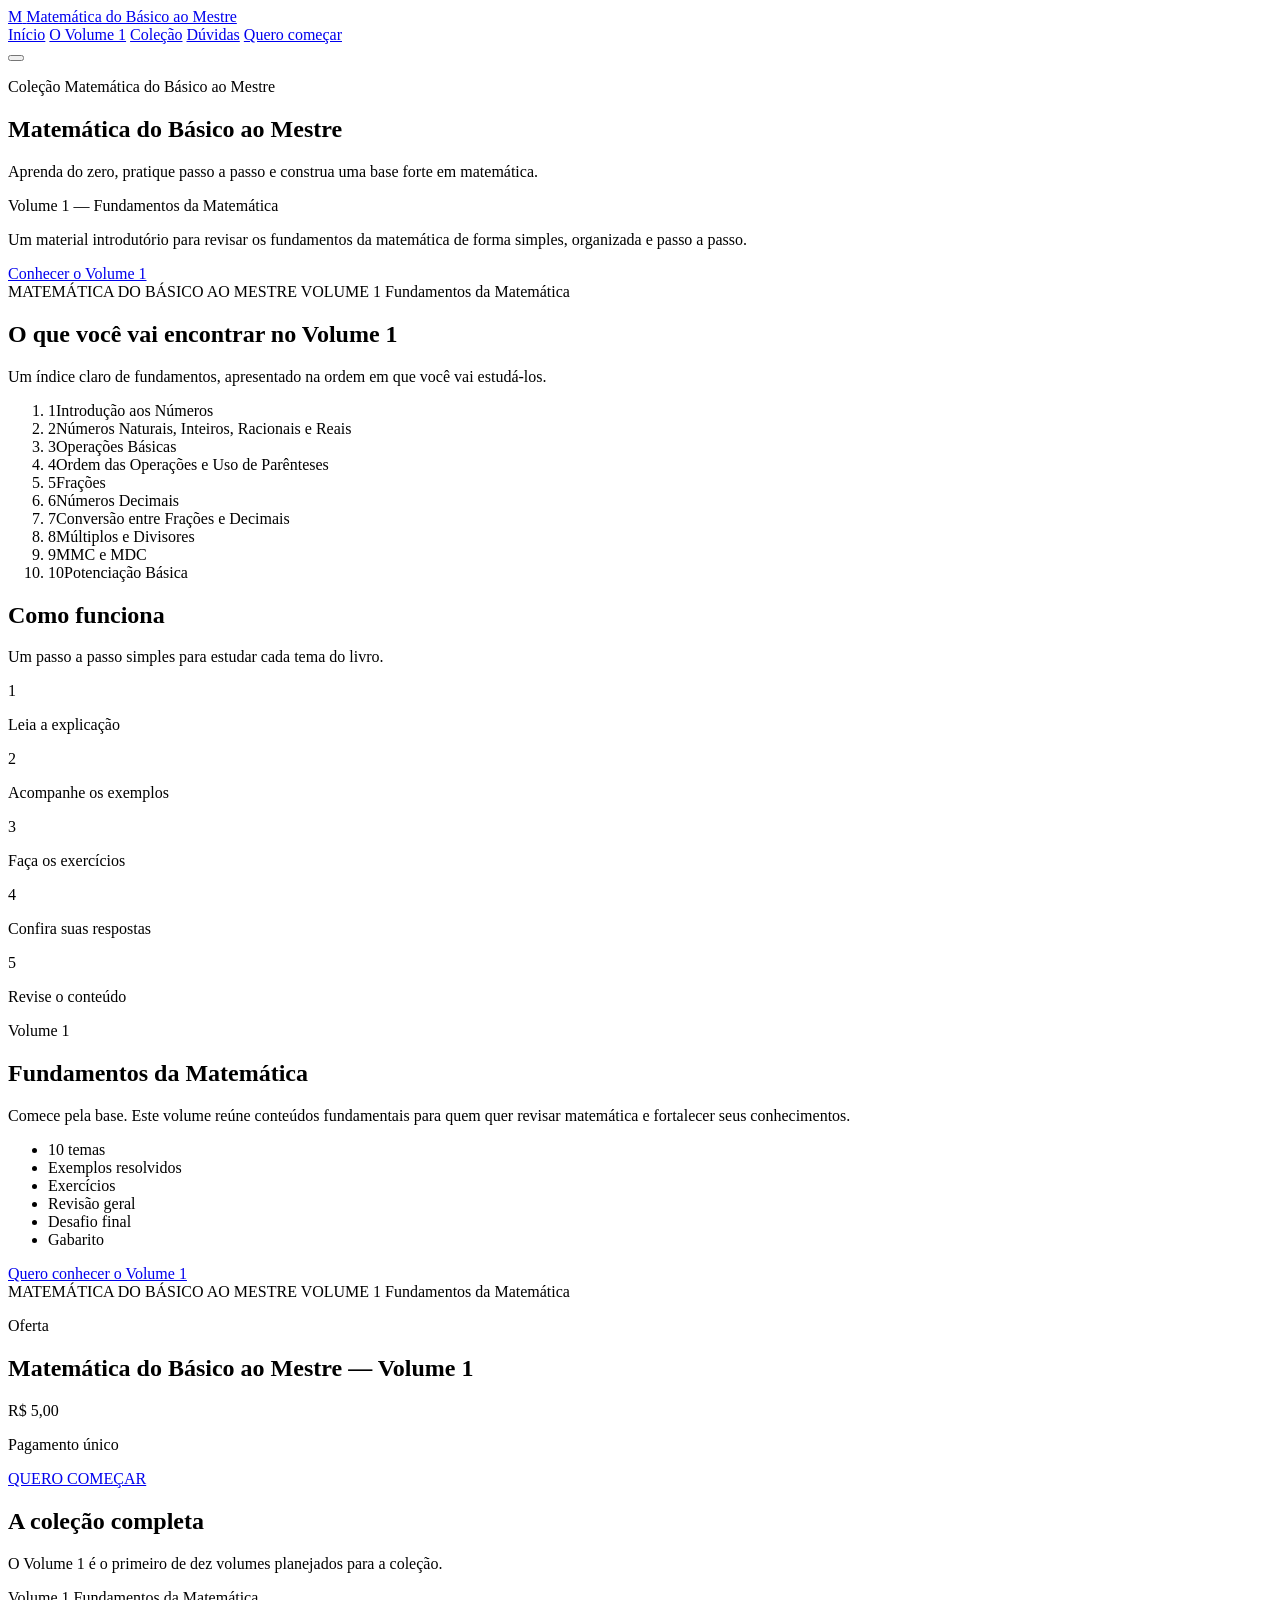
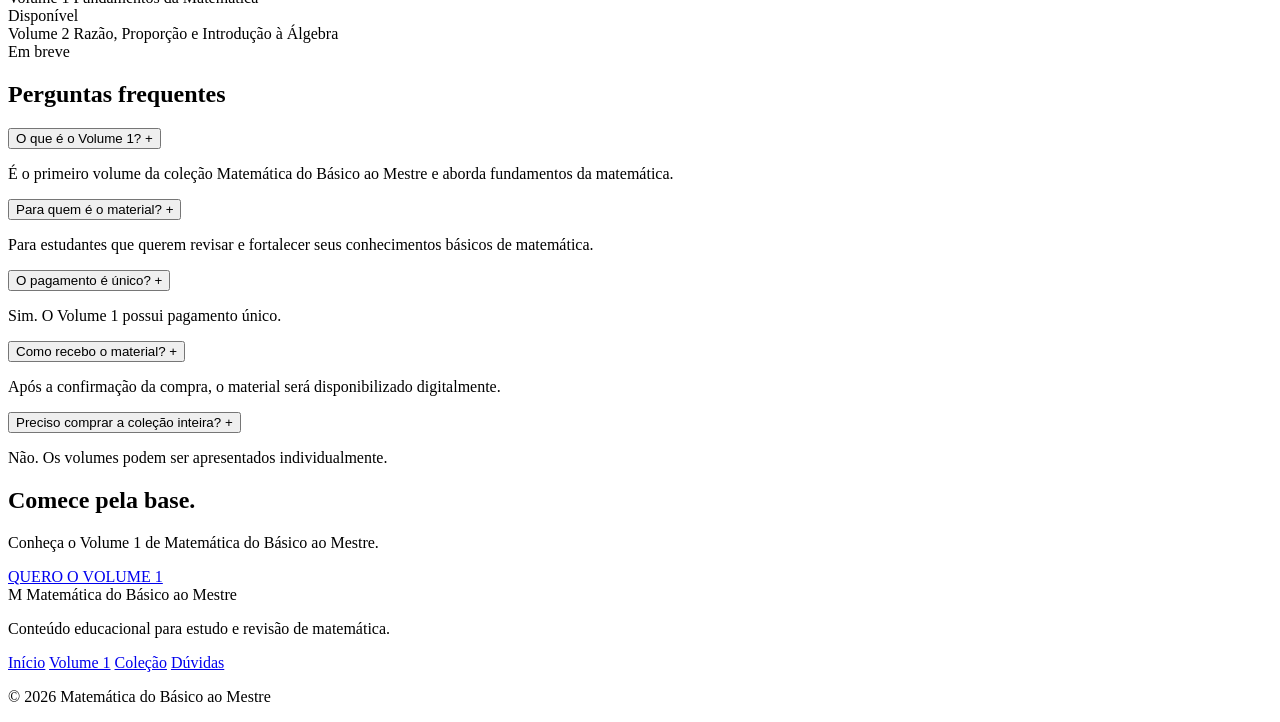
==== index.html @ 1cd4b9b1 "Rename index_1.html to index.html" ====
<!DOCTYPE html>
<html lang="pt-BR">
<head>
<meta charset="UTF-8">
<meta name="viewport" content="width=device-width, initial-scale=1.0">
<title>Matemática do Básico ao Mestre — Volume 1</title>
<meta name="description" content="Volume 1 da coleção Matemática do Básico ao Mestre: fundamentos da matemática explicados passo a passo, com exemplos e exercícios.">
<link rel="preconnect" href="https://fonts.googleapis.com">
<link rel="preconnect" href="https://fonts.gstatic.com" crossorigin>
<link href="https://fonts.googleapis.com/css2?family=Source+Serif+4:opsz,wght@8..60,400;8..60,600;8..60,700&family=Inter:wght@400;500;600;700&display=swap" rel="stylesheet">
<link rel="stylesheet" href="styles.css">
</head>
<body>

<!-- =================== HEADER =================== -->
<header class="site-header" id="topo">
  <div class="header-inner">
    <a href="#topo" class="brand">
      <span class="brand-mark">M</span>
      <span class="brand-name">Matemática do Básico ao Mestre</span>
    </a>

    <nav class="main-nav" id="mainNav">
      <a href="#topo">Início</a>
      <a href="#volume1">O Volume 1</a>
      <a href="#colecao">Coleção</a>
      <a href="#duvidas">Dúvidas</a>
      <a href="#preco" class="nav-cta">Quero começar</a>
    </nav>

    <button class="menu-toggle" id="menuToggle" aria-label="Abrir menu" aria-expanded="false">
      <span></span><span></span><span></span>
    </button>
  </div>
</header>

<!-- =================== HERO =================== -->
<section class="hero">
  <div class="hero-grid-bg" aria-hidden="true"></div>
  <div class="hero-inner">
    <div class="hero-text">
      <p class="hero-kicker">Coleção Matemática do Básico ao Mestre</p>
      <h1>Matemática do Básico ao Mestre</h1>
      <p class="hero-subtitle">Aprenda do zero, pratique passo a passo e construa uma base forte em matemática.</p>

      <div class="hero-volume-tag">Volume 1 — Fundamentos da Matemática</div>

      <p class="hero-desc">Um material introdutório para revisar os fundamentos da matemática de forma simples, organizada e passo a passo.</p>

      <a href="#volume1" class="btn btn-primary">Conhecer o Volume 1</a>
    </div>

    <div class="hero-visual">
      <div class="ebook-mockup">
        <div class="ebook-cover">
          <span class="ebook-collection">MATEMÁTICA DO BÁSICO AO MESTRE</span>
          <span class="ebook-volume">VOLUME 1</span>
          <span class="ebook-title">Fundamentos da Matemática</span>
          <div class="ebook-lines" aria-hidden="true">
            <span></span><span></span><span></span>
          </div>
        </div>
        <div class="ebook-shadow" aria-hidden="true"></div>
      </div>
    </div>
  </div>
</section>

<!-- =================== O QUE VOCÊ VAI ENCONTRAR (índice) =================== -->
<section class="section" id="conteudo">
  <div class="section-inner">
    <h2>O que você vai encontrar no Volume 1</h2>
    <p class="section-lead">Um índice claro de fundamentos, apresentado na ordem em que você vai estudá-los.</p>

    <ol class="toc-list">
      <li><span class="toc-num">1</span><span class="toc-text">Introdução aos Números</span></li>
      <li><span class="toc-num">2</span><span class="toc-text">Números Naturais, Inteiros, Racionais e Reais</span></li>
      <li><span class="toc-num">3</span><span class="toc-text">Operações Básicas</span></li>
      <li><span class="toc-num">4</span><span class="toc-text">Ordem das Operações e Uso de Parênteses</span></li>
      <li><span class="toc-num">5</span><span class="toc-text">Frações</span></li>
      <li><span class="toc-num">6</span><span class="toc-text">Números Decimais</span></li>
      <li><span class="toc-num">7</span><span class="toc-text">Conversão entre Frações e Decimais</span></li>
      <li><span class="toc-num">8</span><span class="toc-text">Múltiplos e Divisores</span></li>
      <li><span class="toc-num">9</span><span class="toc-text">MMC e MDC</span></li>
      <li><span class="toc-num">10</span><span class="toc-text">Potenciação Básica</span></li>
    </ol>
  </div>
</section>

<!-- =================== COMO FUNCIONA =================== -->
<section class="section section-alt" id="como-funciona">
  <div class="section-inner">
    <h2>Como funciona</h2>
    <p class="section-lead">Um passo a passo simples para estudar cada tema do livro.</p>

    <div class="steps">
      <div class="step">
        <div class="step-num">1</div>
        <p class="step-title">Leia a explicação</p>
      </div>
      <div class="step">
        <div class="step-num">2</div>
        <p class="step-title">Acompanhe os exemplos</p>
      </div>
      <div class="step">
        <div class="step-num">3</div>
        <p class="step-title">Faça os exercícios</p>
      </div>
      <div class="step">
        <div class="step-num">4</div>
        <p class="step-title">Confira suas respostas</p>
      </div>
      <div class="step">
        <div class="step-num">5</div>
        <p class="step-title">Revise o conteúdo</p>
      </div>
    </div>
  </div>
</section>

<!-- =================== SOBRE O VOLUME 1 =================== -->
<section class="section" id="volume1">
  <div class="section-inner volume-inner">
    <div class="volume-copy">
      <p class="hero-kicker">Volume 1</p>
      <h2>Fundamentos da Matemática</h2>
      <p class="section-lead">Comece pela base. Este volume reúne conteúdos fundamentais para quem quer revisar matemática e fortalecer seus conhecimentos.</p>

      <ul class="feature-list">
        <li>10 temas</li>
        <li>Exemplos resolvidos</li>
        <li>Exercícios</li>
        <li>Revisão geral</li>
        <li>Desafio final</li>
        <li>Gabarito</li>
      </ul>

      <a href="#preco" class="btn btn-primary">Quero conhecer o Volume 1</a>
    </div>

    <div class="volume-visual">
      <div class="ebook-mockup ebook-mockup-small">
        <div class="ebook-cover">
          <span class="ebook-collection">MATEMÁTICA DO BÁSICO AO MESTRE</span>
          <span class="ebook-volume">VOLUME 1</span>
          <span class="ebook-title">Fundamentos da Matemática</span>
          <div class="ebook-lines" aria-hidden="true">
            <span></span><span></span><span></span>
          </div>
        </div>
      </div>
    </div>
  </div>
</section>

<!-- =================== PREÇO =================== -->
<section class="section section-price" id="preco">
  <div class="section-inner">
    <div class="price-card">
      <p class="hero-kicker">Oferta</p>
      <h2 class="price-product">Matemática do Básico ao Mestre — Volume 1</h2>

      <!-- EDITAR PREÇO AQUI -->
      <p class="price-value" id="preco-valor">R$ 5,00</p>
      <p class="price-note">Pagamento único</p>

      <!-- EDITAR LINK DO CHECKOUT AQUI (ex: link da Kiwify) -->
      <a href="#" id="checkout-link" class="btn btn-cta" data-checkout="LINK DO CHECKOUT AQUI">QUERO COMEÇAR</a>
    </div>
  </div>
</section>

<!-- =================== COLEÇÃO =================== -->
<section class="section" id="colecao">
  <div class="section-inner">
    <h2>A coleção completa</h2>
    <p class="section-lead">O Volume 1 é o primeiro de dez volumes planejados para a coleção.</p>

    <div class="collection-list" id="collection-list">
      <!-- Volume 1: destacado -->
      <div class="collection-row collection-row-active">
        <div class="collection-row-main">
          <span class="collection-vol">Volume 1</span>
          <span class="collection-name">Fundamentos da Matemática</span>
        </div>
        <span class="status status-available">Disponível</span>
      </div>

      <!-- Volume 2: nome conhecido, ainda não disponível -->
      <div class="collection-row">
        <div class="collection-row-main">
          <span class="collection-vol">Volume 2</span>
          <span class="collection-name">Razão, Proporção e Introdução à Álgebra</span>
        </div>
        <span class="status status-soon">Em breve</span>
      </div>

      <!-- Volumes 3 a 10: gerados via JS para facilitar edição futura -->
    </div>
  </div>
</section>

<!-- =================== FAQ =================== -->
<section class="section section-alt" id="duvidas">
  <div class="section-inner">
    <h2>Perguntas frequentes</h2>

    <div class="faq" id="faq">
      <div class="faq-item">
        <button class="faq-question" aria-expanded="false">
          <span>O que é o Volume 1?</span>
          <span class="faq-icon">+</span>
        </button>
        <div class="faq-answer">
          <p>É o primeiro volume da coleção Matemática do Básico ao Mestre e aborda fundamentos da matemática.</p>
        </div>
      </div>

      <div class="faq-item">
        <button class="faq-question" aria-expanded="false">
          <span>Para quem é o material?</span>
          <span class="faq-icon">+</span>
        </button>
        <div class="faq-answer">
          <p>Para estudantes que querem revisar e fortalecer seus conhecimentos básicos de matemática.</p>
        </div>
      </div>

      <div class="faq-item">
        <button class="faq-question" aria-expanded="false">
          <span>O pagamento é único?</span>
          <span class="faq-icon">+</span>
        </button>
        <div class="faq-answer">
          <p>Sim. O Volume 1 possui pagamento único.</p>
        </div>
      </div>

      <div class="faq-item">
        <button class="faq-question" aria-expanded="false">
          <span>Como recebo o material?</span>
          <span class="faq-icon">+</span>
        </button>
        <div class="faq-answer">
          <p>Após a confirmação da compra, o material será disponibilizado digitalmente.</p>
        </div>
      </div>

      <div class="faq-item">
        <button class="faq-question" aria-expanded="false">
          <span>Preciso comprar a coleção inteira?</span>
          <span class="faq-icon">+</span>
        </button>
        <div class="faq-answer">
          <p>Não. Os volumes podem ser apresentados individualmente.</p>
        </div>
      </div>
    </div>
  </div>
</section>

<!-- =================== CTA FINAL =================== -->
<section class="cta-final">
  <div class="section-inner cta-final-inner">
    <h2>Comece pela base.</h2>
    <p>Conheça o Volume 1 de Matemática do Básico ao Mestre.</p>
    <a href="#preco" class="btn btn-cta">QUERO O VOLUME 1</a>
  </div>
</section>

<!-- =================== RODAPÉ =================== -->
<footer class="site-footer">
  <div class="section-inner footer-inner">
    <div class="footer-brand">
      <span class="brand-mark">M</span>
      <span class="brand-name">Matemática do Básico ao Mestre</span>
    </div>
    <p class="footer-desc">Conteúdo educacional para estudo e revisão de matemática.</p>

    <nav class="footer-nav">
      <a href="#topo">Início</a>
      <a href="#volume1">Volume 1</a>
      <a href="#colecao">Coleção</a>
      <a href="#duvidas">Dúvidas</a>
    </nav>

    <p class="footer-copy">© 2026 Matemática do Básico ao Mestre</p>
  </div>
</footer>

<script src="script.js"></script>
</body>
</html>
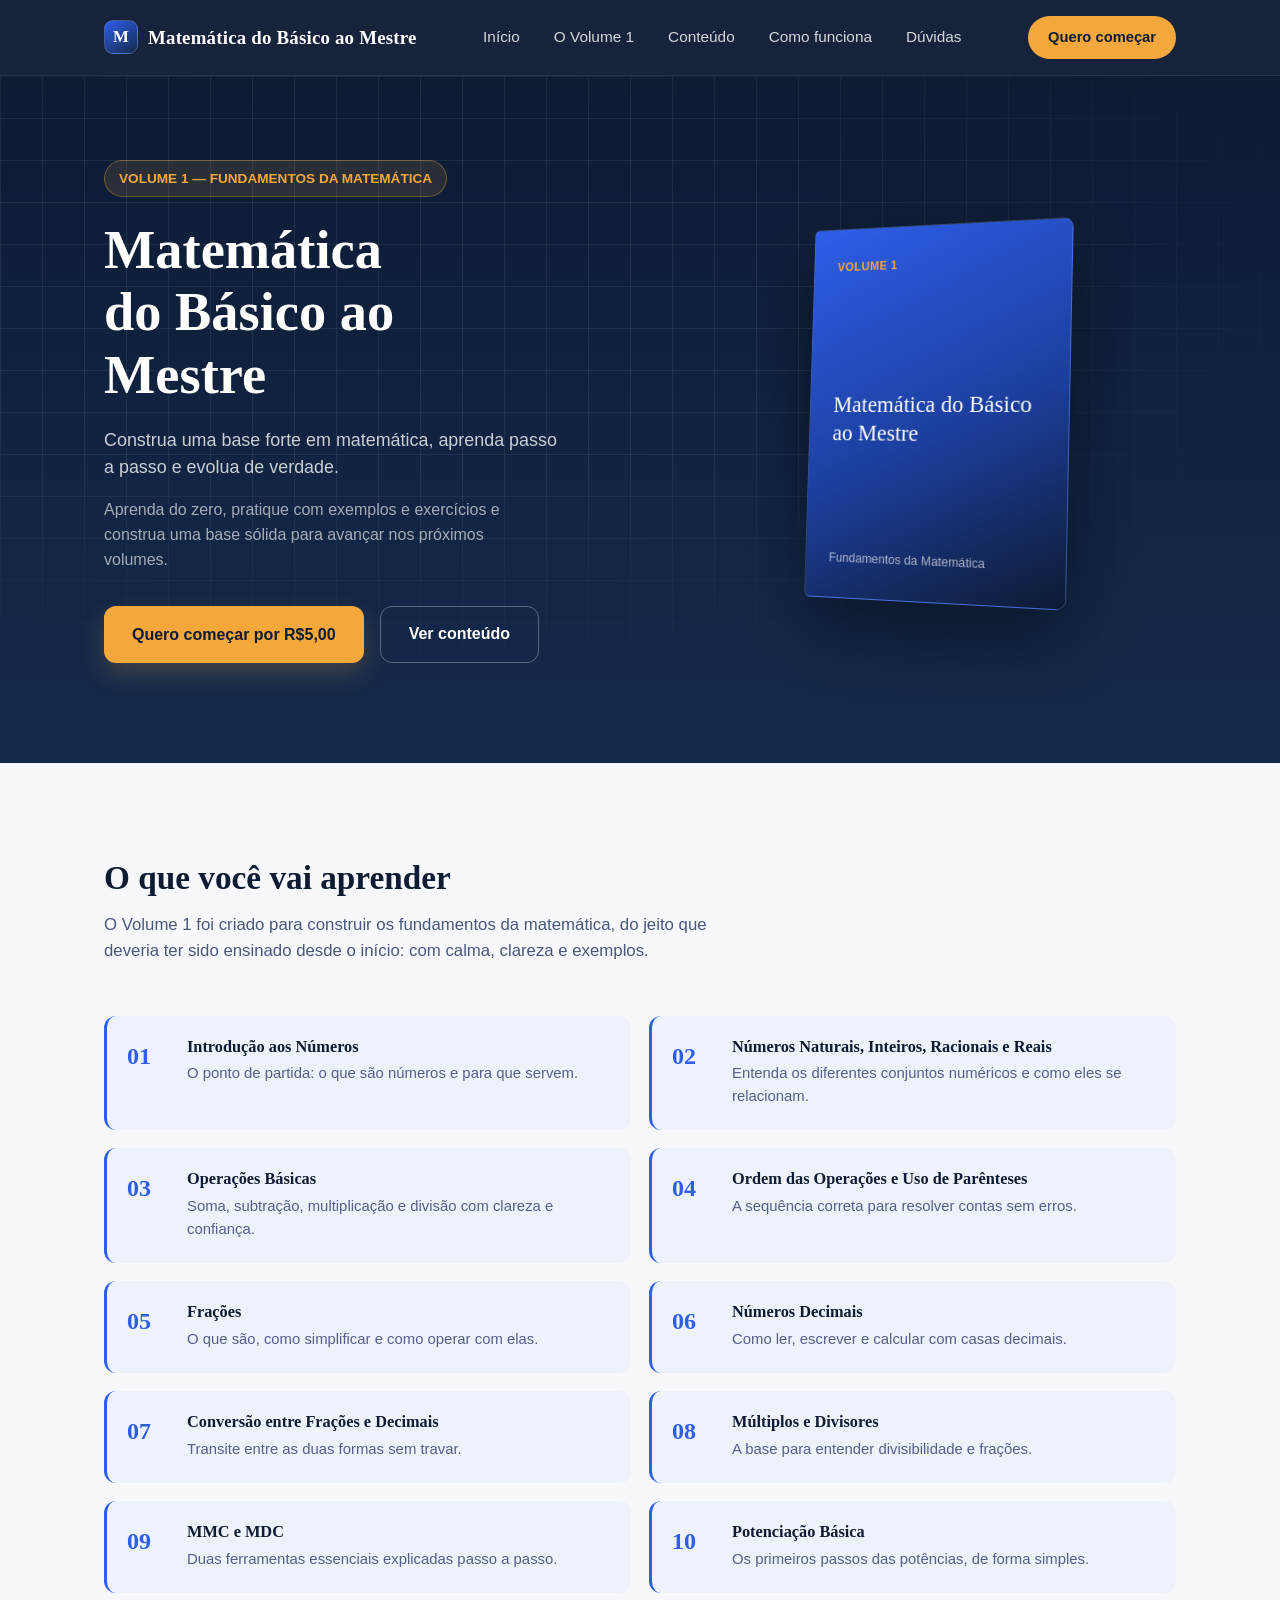
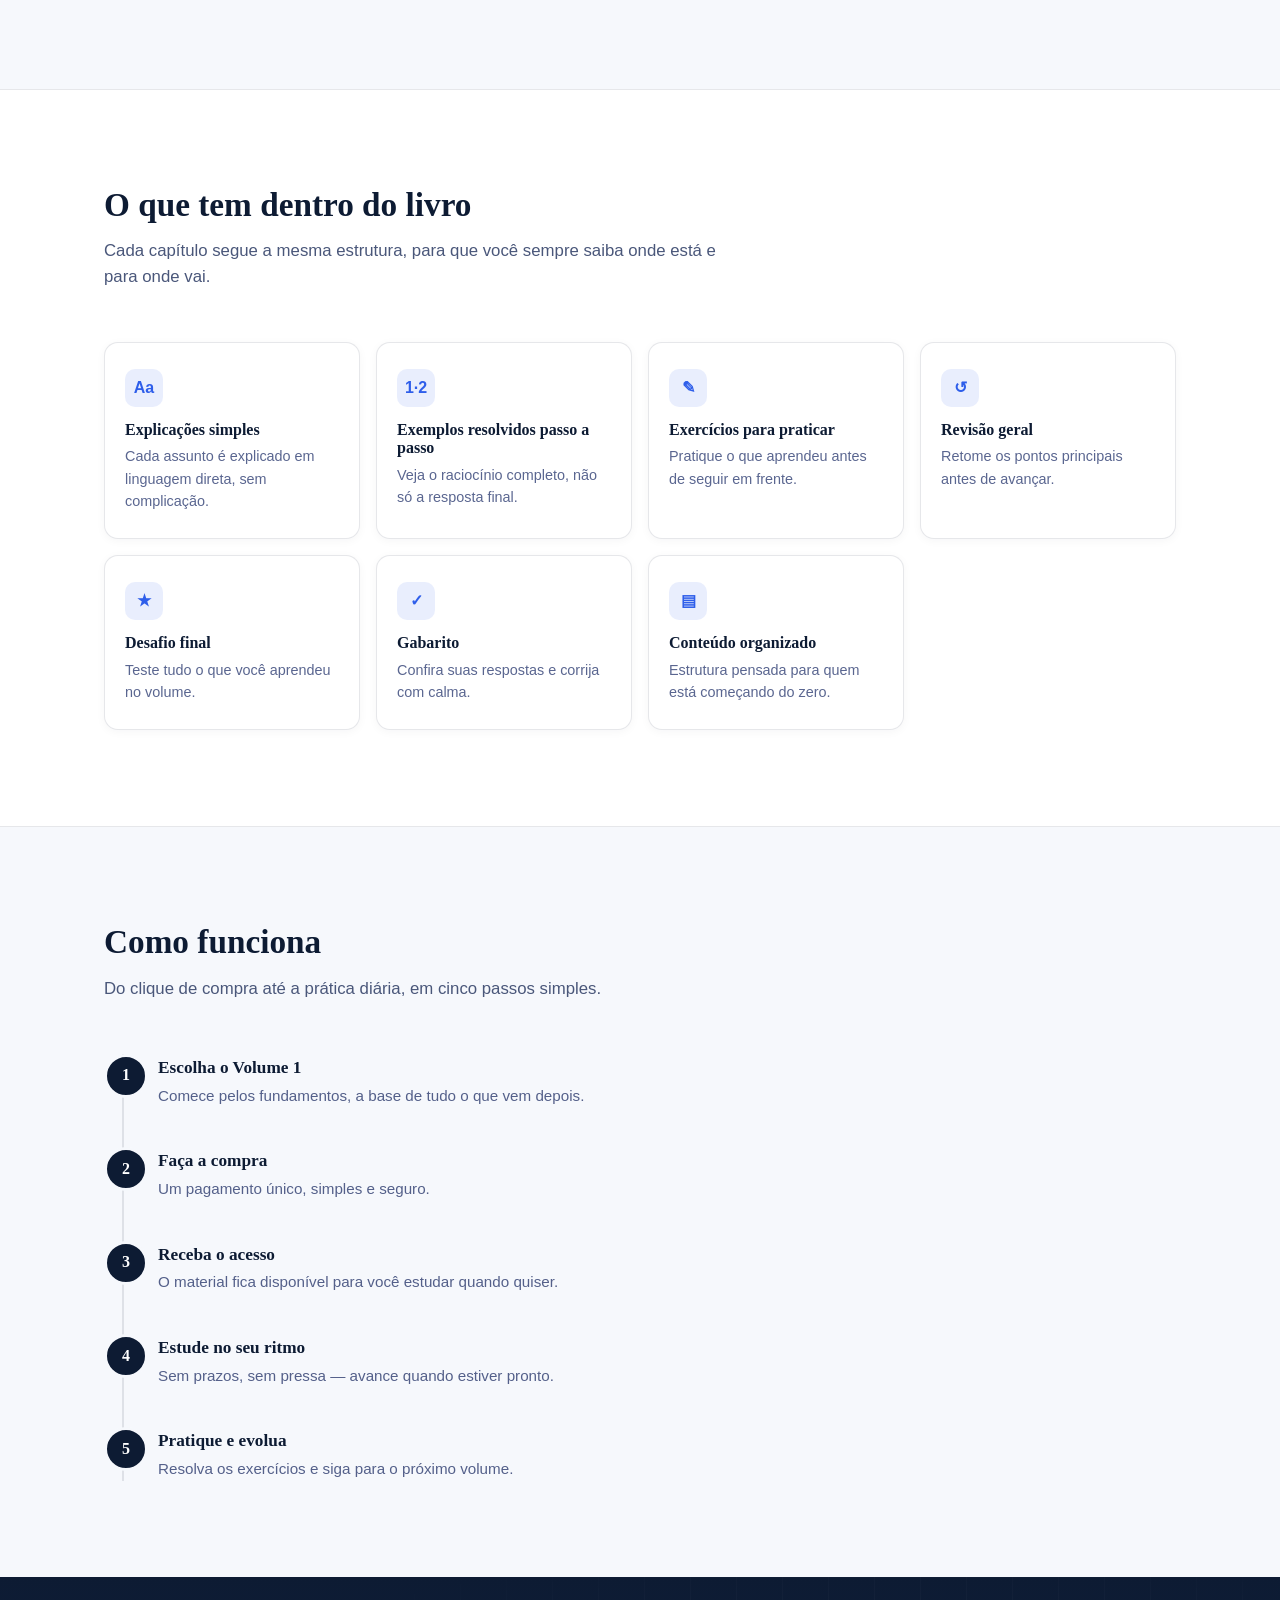
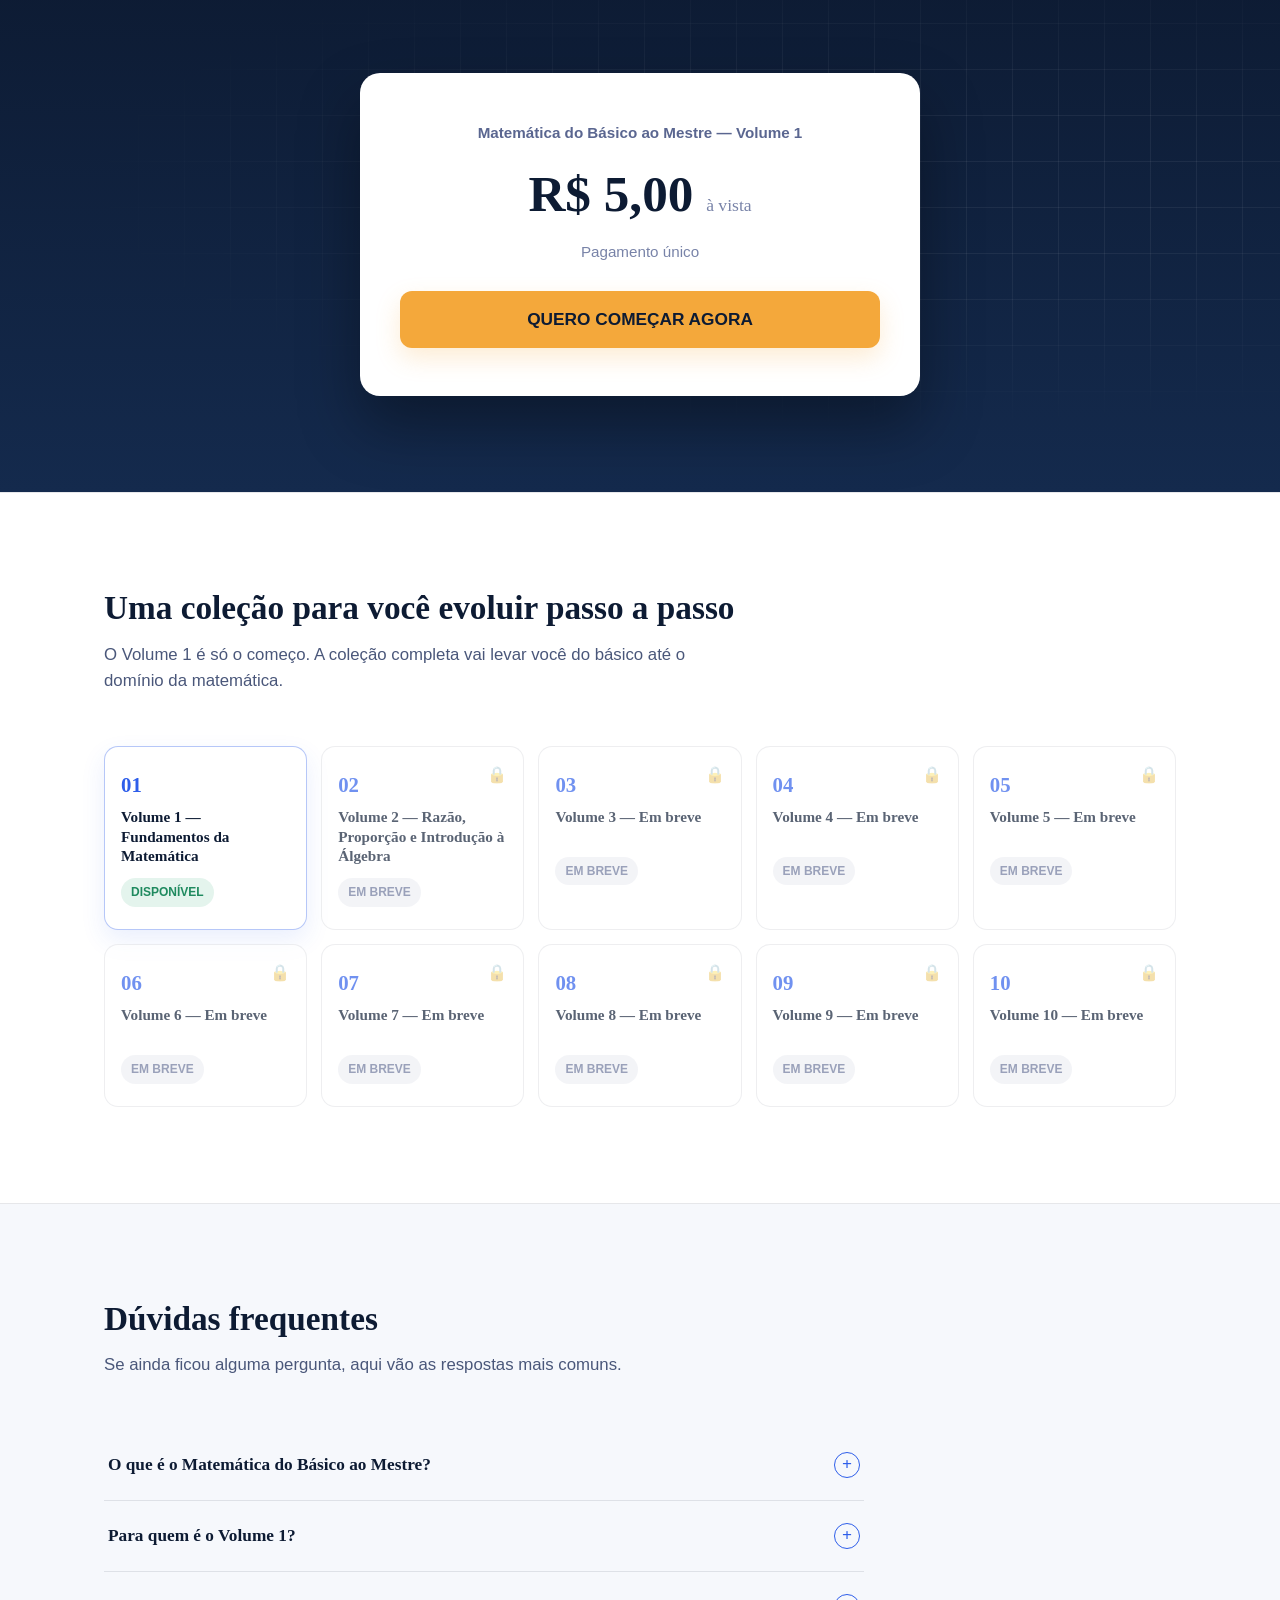
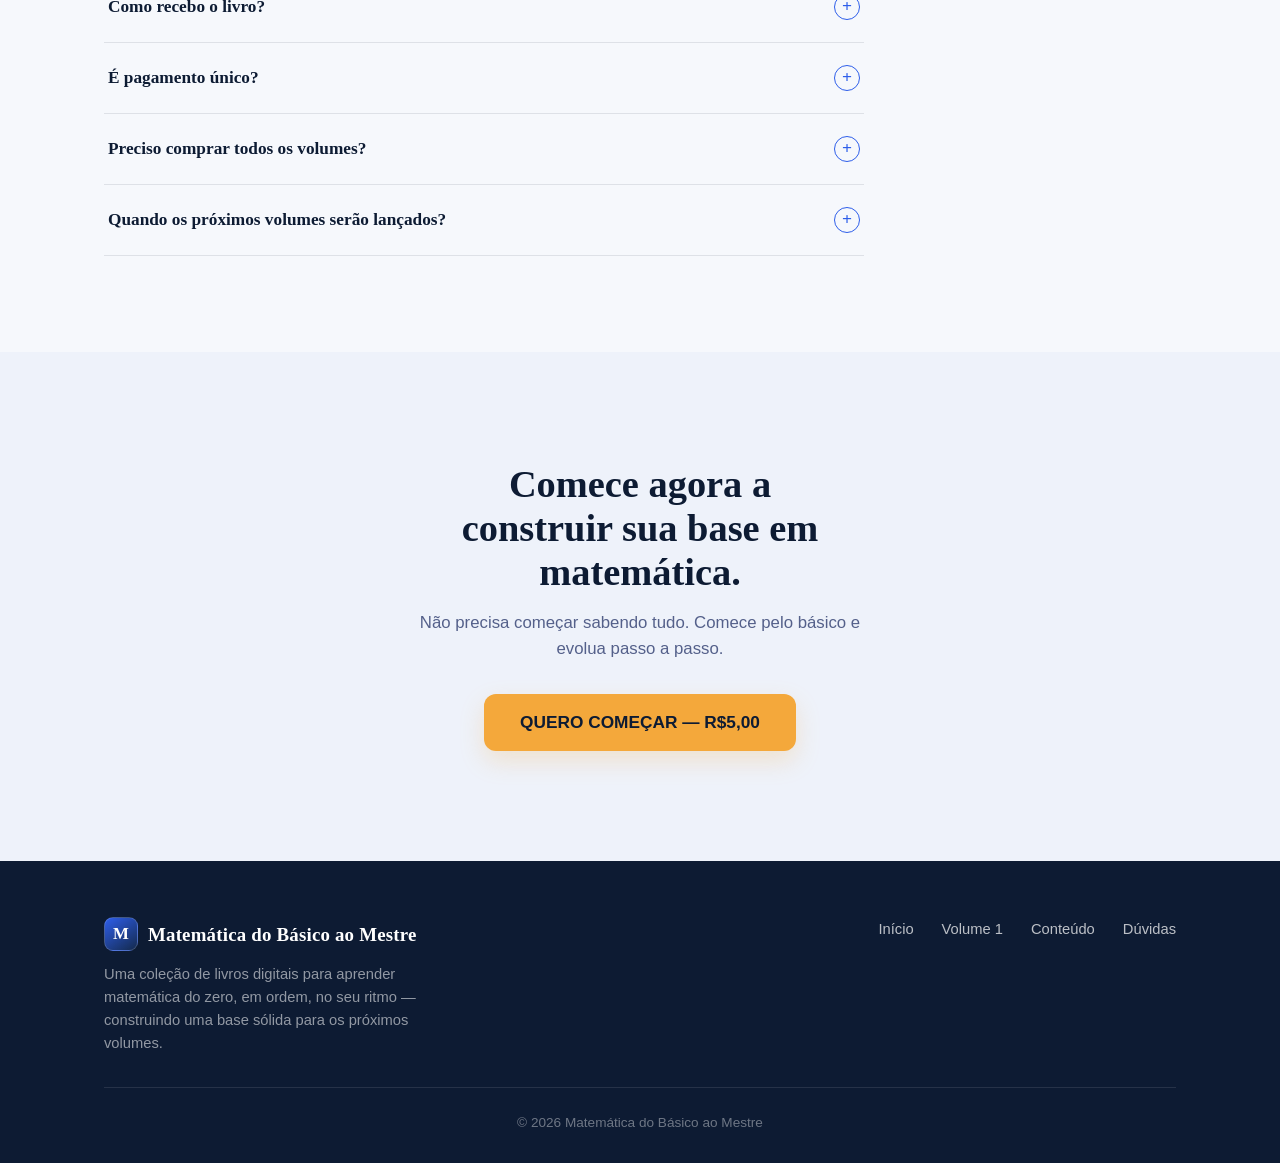
==== commit e8bb03bd: "Create index.html" ====
--- a/index.html
+++ b/index.html
@@ -4,290 +4,760 @@
 <meta charset="UTF-8">
 <meta name="viewport" content="width=device-width, initial-scale=1.0">
 <title>Matemática do Básico ao Mestre — Volume 1</title>
-<meta name="description" content="Volume 1 da coleção Matemática do Básico ao Mestre: fundamentos da matemática explicados passo a passo, com exemplos e exercícios.">
-<link rel="preconnect" href="https://fonts.googleapis.com">
-<link rel="preconnect" href="https://fonts.gstatic.com" crossorigin>
-<link href="https://fonts.googleapis.com/css2?family=Source+Serif+4:opsz,wght@8..60,400;8..60,600;8..60,700&family=Inter:wght@400;500;600;700&display=swap" rel="stylesheet">
-<link rel="stylesheet" href="styles.css">
+<style>
+  :root{
+    --navy: #0d1b33;
+    --navy-2: #142a4d;
+    --blue: #2e5eea;
+    --blue-light: #6f93f5;
+    --ink: #16223f;
+    --paper: #f6f8fc;
+    --paper-2: #eef2fa;
+    --white: #ffffff;
+    --amber: #f4a83b;
+    --amber-dark: #d98c1f;
+    --line: rgba(13,27,51,0.10);
+    --grid-line: rgba(255,255,255,0.10);
+    --serif: "Iowan Old Style", "Palatino Linotype", "Book Antiqua", Georgia, "Times New Roman", serif;
+    --sans: -apple-system, BlinkMacSystemFont, "Segoe UI", Roboto, "Helvetica Neue", Arial, sans-serif;
+    --maxw: 1120px;
+  }
+
+  *{ box-sizing: border-box; }
+  html{ scroll-behavior: smooth; }
+  body{
+    margin:0;
+    font-family: var(--sans);
+    color: var(--ink);
+    background: var(--paper);
+    line-height: 1.55;
+    -webkit-font-smoothing: antialiased;
+  }
+  h1,h2,h3,h4{
+    font-family: var(--serif);
+    font-weight: 600;
+    color: var(--navy);
+    margin: 0;
+    line-height: 1.15;
+  }
+  p{ margin:0; }
+  a{ color: inherit; text-decoration: none; }
+  ul{ margin:0; padding:0; list-style:none; }
+  button{ font-family: var(--sans); cursor:pointer; border:none; background:none; }
+  img,svg{ display:block; max-width:100%; }
+  .wrap{ max-width: var(--maxw); margin: 0 auto; padding: 0 24px; }
+  section{ padding: 96px 0; }
+  .eyebrow-plain{ color: var(--blue); font-weight:600; font-size: 0.95rem; margin-bottom: 10px; display:block; }
+
+  /* focus visibility */
+  a:focus-visible, button:focus-visible, summary:focus-visible{
+    outline: 3px solid var(--amber);
+    outline-offset: 3px;
+  }
+
+  @media (prefers-reduced-motion: reduce){
+    *{ animation-duration: 0.001ms !important; animation-iteration-count: 1 !important; transition-duration: 0.001ms !important; scroll-behavior: auto !important; }
+  }
+
+  /* ---------- HEADER ---------- */
+  header{
+    position: sticky; top:0; z-index: 500;
+    background: rgba(13,27,51,0.96);
+    backdrop-filter: blur(6px);
+    border-bottom: 1px solid rgba(255,255,255,0.08);
+  }
+  .nav{
+    max-width: var(--maxw); margin:0 auto; padding: 16px 24px;
+    display:flex; align-items:center; justify-content:space-between;
+  }
+  .brand{
+    font-family: var(--serif); color:#fff; font-size:1.18rem; font-weight:700;
+    display:flex; align-items:center; gap:10px;
+    letter-spacing: 0.2px;
+  }
+  .brand-mark{
+    width:34px; height:34px; border-radius:9px;
+    background: linear-gradient(145deg, var(--blue), var(--navy-2));
+    display:flex; align-items:center; justify-content:center;
+    color:#fff; font-family: var(--serif); font-weight:700; font-size:1.05rem;
+    border: 1px solid rgba(255,255,255,0.18);
+  }
+  .nav-links{
+    display:flex; align-items:center; gap: 30px;
+  }
+  .nav-links a{
+    color: rgba(255,255,255,0.82); font-size: 0.96rem;
+    padding: 6px 2px; border-bottom: 2px solid transparent;
+    transition: color .2s ease, border-color .2s ease;
+  }
+  .nav-links a:hover{ color:#fff; border-color: var(--amber); }
+  .nav-cta{
+    background: var(--amber); color: var(--navy); font-weight:700;
+    padding: 10px 20px; border-radius: 999px; font-size:0.92rem;
+    transition: transform .18s ease, background .18s ease, box-shadow .18s ease;
+    box-shadow: 0 6px 16px rgba(244,168,59,0.0);
+  }
+  .nav-cta:hover{ background: var(--amber-dark); transform: translateY(-1px); box-shadow: 0 8px 18px rgba(244,168,59,0.28); }
+  .hamburger{
+    display:none; flex-direction:column; gap:5px; padding:6px; z-index: 600;
+  }
+  .hamburger span{ width:24px; height:2px; background:#fff; border-radius:2px; transition: all .25s ease; }
+  .mobile-panel{
+    display:none;
+    position:fixed; inset:0; top:0;
+    background: var(--navy);
+    z-index: 550;
+    padding: 96px 32px 32px;
+    flex-direction: column; gap: 26px;
+  }
+  .mobile-panel.open{ display:flex; }
+  .mobile-panel a{ color:#fff; font-size:1.3rem; font-family: var(--serif); }
+  .mobile-panel .nav-cta{ align-self:flex-start; margin-top: 10px; }
+
+  @media (max-width: 880px){
+    .nav-links{ display:none; }
+    .nav > .nav-cta{ display:none; }
+    .hamburger{ display:flex; }
+  }
+
+  /* ---------- HERO ---------- */
+  .hero{
+    background:
+      linear-gradient(180deg, var(--navy) 0%, var(--navy-2) 100%);
+    position: relative;
+    overflow: hidden;
+    padding: 84px 0 100px;
+  }
+  .hero::before{
+    content:"";
+    position:absolute; inset:0;
+    background-image:
+      linear-gradient(var(--grid-line) 1px, transparent 1px),
+      linear-gradient(90deg, var(--grid-line) 1px, transparent 1px);
+    background-size: 42px 42px;
+    mask-image: radial-gradient(ellipse 90% 70% at 30% 30%, black 40%, transparent 85%);
+    opacity: 0.7;
+  }
+  .hero-inner{
+    position: relative; z-index:2;
+    display:grid; grid-template-columns: 1.05fr 0.95fr; gap: 56px; align-items:center;
+  }
+  .kicker{
+    display:inline-flex; align-items:center; gap:8px;
+    color: var(--amber); font-weight:700; font-size:0.85rem;
+    background: rgba(244,168,59,0.12);
+    border: 1px solid rgba(244,168,59,0.35);
+    padding: 7px 14px; border-radius: 999px;
+    margin-bottom: 22px;
+  }
+  .hero h1{
+    color:#fff; font-size: clamp(2.4rem, 4.6vw, 3.4rem);
+    max-width: 11.5ch;
+  }
+  .hero .sub{
+    margin-top:20px; color: rgba(255,255,255,0.78);
+    font-size: 1.12rem; max-width: 46ch;
+  }
+  .hero .desc{
+    margin-top:16px; color: rgba(255,255,255,0.62);
+    font-size: 1rem; max-width: 50ch;
+  }
+  .hero-ctas{
+    margin-top: 34px; display:flex; gap:16px; flex-wrap:wrap;
+  }
+  .btn{
+    display:inline-flex; align-items:center; justify-content:center;
+    padding: 15px 28px; border-radius: 12px; font-weight:700; font-size:1rem;
+    transition: transform .18s ease, box-shadow .18s ease, background .18s ease;
+  }
+  .btn-primary{
+    background: var(--amber); color: var(--navy);
+    box-shadow: 0 10px 24px rgba(244,168,59,0.22);
+  }
+  .btn-primary:hover{ background: var(--amber-dark); transform: translateY(-2px); box-shadow: 0 14px 28px rgba(244,168,59,0.32); }
+  .btn-ghost{
+    background: transparent; color:#fff; border: 1.5px solid rgba(255,255,255,0.3);
+  }
+  .btn-ghost:hover{ border-color: rgba(255,255,255,0.7); background: rgba(255,255,255,0.06); }
+
+  /* book mockup */
+  .book-stage{
+    display:flex; align-items:center; justify-content:center;
+    perspective: 1400px;
+  }
+  .book{
+    width: 280px; height: 380px;
+    position: relative;
+    transform: rotateY(-22deg) rotateX(4deg);
+    transform-style: preserve-3d;
+    filter: drop-shadow(0 30px 40px rgba(0,0,0,0.45));
+  }
+  .book-cover{
+    position:absolute; inset:0;
+    border-radius: 6px 10px 10px 6px;
+    background: linear-gradient(155deg, var(--blue) 0%, #1c3f9e 55%, var(--navy) 100%);
+    border: 1px solid rgba(255,255,255,0.14);
+    padding: 30px 26px;
+    display:flex; flex-direction:column; justify-content:space-between;
+  }
+  .book-cover .vol{
+    color: var(--amber); font-weight:700; font-size:0.78rem; letter-spacing:0.5px;
+  }
+  .book-cover .title{
+    font-family: var(--serif); color:#fff; font-size:1.5rem; line-height:1.2;
+    margin-top: 14px;
+  }
+  .book-cover .foot{
+    color: rgba(255,255,255,0.65); font-size:0.82rem;
+  }
+  .book-spine{
+    position:absolute; left:-16px; top:0; bottom:0; width:16px;
+    background: linear-gradient(180deg, #12275c, #0a1730);
+    transform: rotateY(90deg) translateZ(8px);
+    transform-origin: right;
+    border-radius: 4px 0 0 4px;
+  }
+  .book-pages{
+    position:absolute; right:-8px; top:6px; bottom:6px; width:8px;
+    background: repeating-linear-gradient(180deg, #fff, #fff 2px, #e7ebf3 2px, #e7ebf3 4px);
+    transform: rotateY(90deg) translateZ(0px);
+    transform-origin: left;
+    border-radius: 0 3px 3px 0;
+  }
+
+  @media (max-width: 900px){
+    .hero-inner{ grid-template-columns: 1fr; }
+    .book-stage{ order:-1; margin-bottom: 12px; }
+    .book{ transform: rotateY(-14deg) rotateX(2deg) scale(0.85); }
+  }
+
+  /* ---------- SECTION HEADERS ---------- */
+  .section-head{
+    max-width: 640px; margin-bottom: 52px;
+  }
+  .section-head h2{
+    font-size: clamp(1.7rem, 2.6vw, 2.2rem);
+  }
+  .section-head p{
+    margin-top: 14px; color: #4a577a; font-size: 1.05rem;
+  }
+  .alt-bg{ background: var(--white); border-top: 1px solid var(--line); border-bottom: 1px solid var(--line); }
+
+  /* ---------- TOPICS (sequence -> numbered) ---------- */
+  .topics-grid{
+    display:grid; grid-template-columns: repeat(2, 1fr); gap: 18px;
+  }
+  .topic{
+    display:flex; gap:18px; align-items:flex-start;
+    padding: 22px 20px; background: var(--paper-2);
+    border-radius: 12px;
+    border-left: 3px solid var(--blue);
+    transition: background .2s ease, border-color .2s ease;
+  }
+  .topic:hover{ background: #e5ecfb; border-color: var(--amber); }
+  .topic .num{
+    font-family: var(--serif); font-weight:700; color: var(--blue);
+    font-size: 1.5rem; min-width: 42px;
+  }
+  .topic h4{ font-size: 1.02rem; color: var(--navy); }
+  .topic p{ margin-top:6px; font-size:0.93rem; color:#54608a; }
+
+  @media (max-width: 760px){ .topics-grid{ grid-template-columns: 1fr; } }
+
+  /* ---------- INSIDE THE BOOK ---------- */
+  .inside-grid{
+    display:grid; grid-template-columns: repeat(4, 1fr); gap: 16px;
+  }
+  .inside-card{
+    background:#fff; border: 1px solid var(--line); border-radius: 14px;
+    padding: 26px 20px; text-align:left;
+    box-shadow: 0 2px 10px rgba(13,27,51,0.04);
+    transition: transform .2s ease, box-shadow .2s ease;
+  }
+  .inside-card:hover{ transform: translateY(-4px); box-shadow: 0 14px 26px rgba(13,27,51,0.10); }
+  .inside-card .mark{
+    width:38px; height:38px; border-radius:10px;
+    background: rgba(46,94,234,0.10); color: var(--blue);
+    display:flex; align-items:center; justify-content:center;
+    font-weight:700; margin-bottom: 14px;
+  }
+  .inside-card h4{ font-size: 1rem; color: var(--navy); }
+  .inside-card p{ margin-top:6px; font-size:0.9rem; color:#5a6690; }
+
+  @media (max-width: 980px){ .inside-grid{ grid-template-columns: repeat(2,1fr); } }
+  @media (max-width: 560px){ .inside-grid{ grid-template-columns: 1fr; } }
+
+  /* ---------- HOW IT WORKS ---------- */
+  .steps{
+    display:flex; flex-direction:column; gap:0;
+    border-left: 2px solid var(--line);
+    margin-left: 18px;
+  }
+  .step{
+    position:relative; padding: 4px 0 40px 34px;
+  }
+  .step:last-child{ padding-bottom:0; }
+  .step::before{
+    content: attr(data-n);
+    position:absolute; left:-20px; top:0;
+    width:38px; height:38px; border-radius:50%;
+    background: var(--navy); color:#fff;
+    font-family: var(--serif); font-weight:700; font-size:1rem;
+    display:flex; align-items:center; justify-content:center;
+    border: 3px solid var(--paper);
+  }
+  .step h4{ font-size: 1.08rem; color:var(--navy); }
+  .step p{ margin-top:6px; color:#54608a; font-size:0.95rem; max-width: 52ch; }
+
+  /* ---------- OFERTA ---------- */
+  .offer-section{
+    background: linear-gradient(180deg, var(--navy) 0%, var(--navy-2) 100%);
+    padding: 96px 0;
+    position: relative; overflow:hidden;
+  }
+  .offer-section::before{
+    content:""; position:absolute; inset:0;
+    background-image: linear-gradient(var(--grid-line) 1px, transparent 1px), linear-gradient(90deg, var(--grid-line) 1px, transparent 1px);
+    background-size: 46px 46px;
+    mask-image: radial-gradient(ellipse 80% 60% at 70% 40%, black 30%, transparent 80%);
+    opacity: 0.6;
+  }
+  .offer-card{
+    position:relative; z-index:2;
+    max-width: 560px; margin: 0 auto;
+    background: #fff; border-radius: 20px; padding: 48px 40px;
+    text-align:center;
+    box-shadow: 0 30px 60px rgba(0,0,0,0.35);
+  }
+  .offer-card .name{ color:#5a6690; font-weight:600; font-size:0.95rem; }
+  .offer-card .price{
+    font-family: var(--serif); color: var(--navy); font-weight:700;
+    font-size: 3.2rem; margin-top: 10px;
+  }
+  .offer-card .price small{ font-size: 1.1rem; color:#7883a8; font-weight:500; }
+  .offer-card .single{ color:#7883a8; margin-top: 6px; font-size:0.95rem; }
+  .offer-card .btn{ width:100%; margin-top: 28px; font-size:1.08rem; padding: 18px; }
+
+  /* ---------- COLLECTION ---------- */
+  .collection-grid{
+    display:grid; grid-template-columns: repeat(5, 1fr); gap: 14px;
+  }
+  .vol-card{
+    background:#fff; border:1px solid var(--line); border-radius:14px;
+    padding: 22px 16px; text-align:left; position:relative; overflow:hidden;
+  }
+  .vol-card.available{ border-color: rgba(46,94,234,0.35); box-shadow: 0 10px 24px rgba(46,94,234,0.10); }
+  .vol-card .vol-n{ font-family: var(--serif); font-weight:700; color: var(--blue); font-size:1.3rem; }
+  .vol-card h4{ font-size:0.95rem; margin-top:6px; color: var(--navy); line-height:1.3; min-height: 2.5em; }
+  .badge{
+    display:inline-block; margin-top:12px; font-size:0.75rem; font-weight:700;
+    padding: 5px 10px; border-radius: 999px;
+  }
+  .badge.ok{ background: rgba(35,163,111,0.12); color:#1f8a5f; }
+  .badge.soon{ background: rgba(90,102,144,0.10); color:#6b769a; }
+  .vol-card.locked{ opacity:0.68; }
+  .vol-card.locked::after{
+    content:"🔒"; position:absolute; top:16px; right:16px; font-size:1rem; opacity:0.5;
+  }
+
+  @media (max-width: 980px){ .collection-grid{ grid-template-columns: repeat(3,1fr); } }
+  @media (max-width: 620px){ .collection-grid{ grid-template-columns: repeat(2,1fr); } }
+
+  /* ---------- FAQ ---------- */
+  .faq-list{ max-width: 760px; }
+  .faq-item{
+    border-bottom: 1px solid var(--line);
+  }
+  .faq-q{
+    width:100%; text-align:left; padding: 22px 4px;
+    display:flex; justify-content:space-between; align-items:center; gap: 20px;
+    font-family: var(--serif); font-size:1.08rem; color: var(--navy); font-weight:600;
+  }
+  .faq-q .plus{
+    flex-shrink:0; width:26px; height:26px; border-radius:50%;
+    border: 1.5px solid var(--blue); color: var(--blue);
+    display:flex; align-items:center; justify-content:center; font-size:1.1rem;
+    transition: transform .25s ease, background .25s ease, color .25s ease;
+  }
+  .faq-item.open .faq-q .plus{ background: var(--blue); color:#fff; transform: rotate(45deg); }
+  .faq-a{
+    max-height:0; overflow:hidden; transition: max-height .3s ease;
+  }
+  .faq-a p{ padding: 0 4px 22px; color:#54608a; font-size:0.98rem; max-width: 62ch; }
+
+  /* ---------- FINAL CTA ---------- */
+  .final-cta{
+    text-align:center; padding: 110px 0;
+    background: var(--paper-2);
+  }
+  .final-cta h2{ font-size: clamp(1.8rem, 3.2vw, 2.4rem); max-width: 20ch; margin: 0 auto; }
+  .final-cta p{ margin-top:16px; color:#54608a; font-size:1.05rem; max-width: 50ch; margin-left:auto; margin-right:auto; }
+  .final-cta .btn{ margin-top: 32px; font-size:1.08rem; padding: 18px 36px; }
+
+  /* ---------- FOOTER ---------- */
+  footer{
+    background: var(--navy); color: rgba(255,255,255,0.7);
+    padding: 56px 0 30px;
+  }
+  .footer-grid{
+    display:flex; justify-content:space-between; gap: 40px; flex-wrap:wrap;
+    padding-bottom: 32px; border-bottom: 1px solid rgba(255,255,255,0.1);
+  }
+  footer .brand{ margin-bottom: 12px; }
+  footer .about{ max-width: 40ch; font-size:0.92rem; color: rgba(255,255,255,0.55); }
+  footer .flinks{ display:flex; gap: 28px; }
+  footer .flinks a{ font-size:0.92rem; color: rgba(255,255,255,0.72); }
+  footer .flinks a:hover{ color: var(--amber); }
+  footer .copy{ padding-top: 24px; font-size:0.85rem; color: rgba(255,255,255,0.4); text-align:center; }
+
+  @media (max-width: 640px){
+    section{ padding: 64px 0; }
+    .offer-card{ padding: 36px 24px; }
+    .collection-grid{ grid-template-columns: repeat(2,1fr); }
+  }
+
+  /* reveal-on-scroll (single orchestrated moment per section) */
+  .reveal{ opacity:0; transform: translateY(16px); transition: opacity .6s ease, transform .6s ease; }
+  .reveal.in{ opacity:1; transform: none; }
+</style>
 </head>
 <body>
 
-<!-- =================== HEADER =================== -->
-<header class="site-header" id="topo">
-  <div class="header-inner">
-    <a href="#topo" class="brand">
+<header>
+  <nav class="nav">
+    <a href="#inicio" class="brand">
       <span class="brand-mark">M</span>
-      <span class="brand-name">Matemática do Básico ao Mestre</span>
+      Matemática do Básico ao Mestre
     </a>
-
-    <nav class="main-nav" id="mainNav">
-      <a href="#topo">Início</a>
-      <a href="#volume1">O Volume 1</a>
-      <a href="#colecao">Coleção</a>
-      <a href="#duvidas">Dúvidas</a>
-      <a href="#preco" class="nav-cta">Quero começar</a>
-    </nav>
-
-    <button class="menu-toggle" id="menuToggle" aria-label="Abrir menu" aria-expanded="false">
+    <ul class="nav-links">
+      <li><a href="#inicio">Início</a></li>
+      <li><a href="#volume1">O Volume 1</a></li>
+      <li><a href="#conteudo">Conteúdo</a></li>
+      <li><a href="#como-funciona">Como funciona</a></li>
+      <li><a href="#duvidas">Dúvidas</a></li>
+    </ul>
+    <a href="#oferta" class="nav-cta">Quero começar</a>
+    <button class="hamburger" id="hamburgerBtn" aria-label="Abrir menu" aria-expanded="false">
       <span></span><span></span><span></span>
     </button>
+  </nav>
+  <div class="mobile-panel" id="mobilePanel">
+    <a href="#inicio">Início</a>
+    <a href="#volume1">O Volume 1</a>
+    <a href="#conteudo">Conteúdo</a>
+    <a href="#como-funciona">Como funciona</a>
+    <a href="#duvidas">Dúvidas</a>
+    <a href="#oferta" class="nav-cta">Quero começar</a>
   </div>
 </header>
 
-<!-- =================== HERO =================== -->
-<section class="hero">
-  <div class="hero-grid-bg" aria-hidden="true"></div>
-  <div class="hero-inner">
-    <div class="hero-text">
-      <p class="hero-kicker">Coleção Matemática do Básico ao Mestre</p>
+<section class="hero" id="inicio">
+  <div class="wrap hero-inner">
+    <div>
+      <span class="kicker">VOLUME 1 — FUNDAMENTOS DA MATEMÁTICA</span>
       <h1>Matemática do Básico ao Mestre</h1>
-      <p class="hero-subtitle">Aprenda do zero, pratique passo a passo e construa uma base forte em matemática.</p>
-
-      <div class="hero-volume-tag">Volume 1 — Fundamentos da Matemática</div>
-
-      <p class="hero-desc">Um material introdutório para revisar os fundamentos da matemática de forma simples, organizada e passo a passo.</p>
-
-      <a href="#volume1" class="btn btn-primary">Conhecer o Volume 1</a>
-    </div>
-
-    <div class="hero-visual">
-      <div class="ebook-mockup">
-        <div class="ebook-cover">
-          <span class="ebook-collection">MATEMÁTICA DO BÁSICO AO MESTRE</span>
-          <span class="ebook-volume">VOLUME 1</span>
-          <span class="ebook-title">Fundamentos da Matemática</span>
-          <div class="ebook-lines" aria-hidden="true">
-            <span></span><span></span><span></span>
-          </div>
-        </div>
-        <div class="ebook-shadow" aria-hidden="true"></div>
+      <p class="sub">Construa uma base forte em matemática, aprenda passo a passo e evolua de verdade.</p>
+      <p class="desc">Aprenda do zero, pratique com exemplos e exercícios e construa uma base sólida para avançar nos próximos volumes.</p>
+      <div class="hero-ctas">
+        <button class="btn btn-primary buy-btn">Quero começar por R$5,00</button>
+        <a href="#conteudo" class="btn btn-ghost">Ver conteúdo</a>
       </div>
     </div>
-  </div>
-</section>
-
-<!-- =================== O QUE VOCÊ VAI ENCONTRAR (índice) =================== -->
-<section class="section" id="conteudo">
-  <div class="section-inner">
-    <h2>O que você vai encontrar no Volume 1</h2>
-    <p class="section-lead">Um índice claro de fundamentos, apresentado na ordem em que você vai estudá-los.</p>
-
-    <ol class="toc-list">
-      <li><span class="toc-num">1</span><span class="toc-text">Introdução aos Números</span></li>
-      <li><span class="toc-num">2</span><span class="toc-text">Números Naturais, Inteiros, Racionais e Reais</span></li>
-      <li><span class="toc-num">3</span><span class="toc-text">Operações Básicas</span></li>
-      <li><span class="toc-num">4</span><span class="toc-text">Ordem das Operações e Uso de Parênteses</span></li>
-      <li><span class="toc-num">5</span><span class="toc-text">Frações</span></li>
-      <li><span class="toc-num">6</span><span class="toc-text">Números Decimais</span></li>
-      <li><span class="toc-num">7</span><span class="toc-text">Conversão entre Frações e Decimais</span></li>
-      <li><span class="toc-num">8</span><span class="toc-text">Múltiplos e Divisores</span></li>
-      <li><span class="toc-num">9</span><span class="toc-text">MMC e MDC</span></li>
-      <li><span class="toc-num">10</span><span class="toc-text">Potenciação Básica</span></li>
-    </ol>
-  </div>
-</section>
-
-<!-- =================== COMO FUNCIONA =================== -->
-<section class="section section-alt" id="como-funciona">
-  <div class="section-inner">
-    <h2>Como funciona</h2>
-    <p class="section-lead">Um passo a passo simples para estudar cada tema do livro.</p>
-
-    <div class="steps">
-      <div class="step">
-        <div class="step-num">1</div>
-        <p class="step-title">Leia a explicação</p>
-      </div>
-      <div class="step">
-        <div class="step-num">2</div>
-        <p class="step-title">Acompanhe os exemplos</p>
-      </div>
-      <div class="step">
-        <div class="step-num">3</div>
-        <p class="step-title">Faça os exercícios</p>
-      </div>
-      <div class="step">
-        <div class="step-num">4</div>
-        <p class="step-title">Confira suas respostas</p>
-      </div>
-      <div class="step">
-        <div class="step-num">5</div>
-        <p class="step-title">Revise o conteúdo</p>
-      </div>
-    </div>
-  </div>
-</section>
-
-<!-- =================== SOBRE O VOLUME 1 =================== -->
-<section class="section" id="volume1">
-  <div class="section-inner volume-inner">
-    <div class="volume-copy">
-      <p class="hero-kicker">Volume 1</p>
-      <h2>Fundamentos da Matemática</h2>
-      <p class="section-lead">Comece pela base. Este volume reúne conteúdos fundamentais para quem quer revisar matemática e fortalecer seus conhecimentos.</p>
-
-      <ul class="feature-list">
-        <li>10 temas</li>
-        <li>Exemplos resolvidos</li>
-        <li>Exercícios</li>
-        <li>Revisão geral</li>
-        <li>Desafio final</li>
-        <li>Gabarito</li>
-      </ul>
-
-      <a href="#preco" class="btn btn-primary">Quero conhecer o Volume 1</a>
-    </div>
-
-    <div class="volume-visual">
-      <div class="ebook-mockup ebook-mockup-small">
-        <div class="ebook-cover">
-          <span class="ebook-collection">MATEMÁTICA DO BÁSICO AO MESTRE</span>
-          <span class="ebook-volume">VOLUME 1</span>
-          <span class="ebook-title">Fundamentos da Matemática</span>
-          <div class="ebook-lines" aria-hidden="true">
-            <span></span><span></span><span></span>
-          </div>
+    <div class="book-stage">
+      <div class="book">
+        <div class="book-spine"></div>
+        <div class="book-pages"></div>
+        <div class="book-cover">
+          <div class="vol">VOLUME 1</div>
+          <div class="title">Matemática do Básico ao Mestre</div>
+          <div class="foot">Fundamentos da Matemática</div>
         </div>
       </div>
     </div>
   </div>
 </section>
 
-<!-- =================== PREÇO =================== -->
-<section class="section section-price" id="preco">
-  <div class="section-inner">
-    <div class="price-card">
-      <p class="hero-kicker">Oferta</p>
-      <h2 class="price-product">Matemática do Básico ao Mestre — Volume 1</h2>
-
-      <!-- EDITAR PREÇO AQUI -->
-      <p class="price-value" id="preco-valor">R$ 5,00</p>
-      <p class="price-note">Pagamento único</p>
-
-      <!-- EDITAR LINK DO CHECKOUT AQUI (ex: link da Kiwify) -->
-      <a href="#" id="checkout-link" class="btn btn-cta" data-checkout="LINK DO CHECKOUT AQUI">QUERO COMEÇAR</a>
-    </div>
+<section id="volume1">
+  <div class="wrap">
+    <div class="section-head reveal">
+      <h2>O que você vai aprender</h2>
+      <p>O Volume 1 foi criado para construir os fundamentos da matemática, do jeito que deveria ter sido ensinado desde o início: com calma, clareza e exemplos.</p>
+    </div>
+    <div class="topics-grid reveal" id="topicsGrid"></div>
   </div>
 </section>
 
-<!-- =================== COLEÇÃO =================== -->
-<section class="section" id="colecao">
-  <div class="section-inner">
-    <h2>A coleção completa</h2>
-    <p class="section-lead">O Volume 1 é o primeiro de dez volumes planejados para a coleção.</p>
-
-    <div class="collection-list" id="collection-list">
-      <!-- Volume 1: destacado -->
-      <div class="collection-row collection-row-active">
-        <div class="collection-row-main">
-          <span class="collection-vol">Volume 1</span>
-          <span class="collection-name">Fundamentos da Matemática</span>
+<section id="conteudo" class="alt-bg">
+  <div class="wrap">
+    <div class="section-head reveal">
+      <h2>O que tem dentro do livro</h2>
+      <p>Cada capítulo segue a mesma estrutura, para que você sempre saiba onde está e para onde vai.</p>
+    </div>
+    <div class="inside-grid reveal" id="insideGrid"></div>
+  </div>
+</section>
+
+<section id="como-funciona">
+  <div class="wrap">
+    <div class="section-head reveal">
+      <h2>Como funciona</h2>
+      <p>Do clique de compra até a prática diária, em cinco passos simples.</p>
+    </div>
+    <div class="steps reveal" id="stepsList"></div>
+  </div>
+</section>
+
+<section class="offer-section" id="oferta">
+  <div class="wrap">
+    <div class="offer-card reveal">
+      <p class="name">Matemática do Básico ao Mestre — Volume 1</p>
+      <p class="price">R$ 5,00 <small>à vista</small></p>
+      <p class="single">Pagamento único</p>
+      <button class="btn btn-primary buy-btn">QUERO COMEÇAR AGORA</button>
+    </div>
+  </div>
+</section>
+
+<section id="colecao" class="alt-bg">
+  <div class="wrap">
+    <div class="section-head reveal">
+      <h2>Uma coleção para você evoluir passo a passo</h2>
+      <p>O Volume 1 é só o começo. A coleção completa vai levar você do básico até o domínio da matemática.</p>
+    </div>
+    <div class="collection-grid reveal" id="collectionGrid"></div>
+  </div>
+</section>
+
+<section id="duvidas">
+  <div class="wrap">
+    <div class="section-head reveal">
+      <h2>Dúvidas frequentes</h2>
+      <p>Se ainda ficou alguma pergunta, aqui vão as respostas mais comuns.</p>
+    </div>
+    <div class="faq-list reveal" id="faqList"></div>
+  </div>
+</section>
+
+<section class="final-cta">
+  <div class="wrap reveal">
+    <h2>Comece agora a construir sua base em matemática.</h2>
+    <p>Não precisa começar sabendo tudo. Comece pelo básico e evolua passo a passo.</p>
+    <button class="btn btn-primary buy-btn">QUERO COMEÇAR — R$5,00</button>
+  </div>
+</section>
+
+<footer>
+  <div class="wrap">
+    <div class="footer-grid">
+      <div>
+        <div class="brand" style="color:#fff;">
+          <span class="brand-mark">M</span>
+          Matemática do Básico ao Mestre
         </div>
-        <span class="status status-available">Disponível</span>
+        <p class="about">Uma coleção de livros digitais para aprender matemática do zero, em ordem, no seu ritmo — construindo uma base sólida para os próximos volumes.</p>
       </div>
-
-      <!-- Volume 2: nome conhecido, ainda não disponível -->
-      <div class="collection-row">
-        <div class="collection-row-main">
-          <span class="collection-vol">Volume 2</span>
-          <span class="collection-name">Razão, Proporção e Introdução à Álgebra</span>
-        </div>
-        <span class="status status-soon">Em breve</span>
+      <ul class="flinks">
+        <li><a href="#inicio">Início</a></li>
+        <li><a href="#volume1">Volume 1</a></li>
+        <li><a href="#conteudo">Conteúdo</a></li>
+        <li><a href="#duvidas">Dúvidas</a></li>
+      </ul>
+    </div>
+    <p class="copy">© 2026 Matemática do Básico ao Mestre</p>
+  </div>
+</footer>
+
+<script>
+(function(){
+  "use strict";
+
+  // ======= CONFIGURAÇÃO DO CHECKOUT =======
+  // Cole aqui o link de checkout da Kiwify quando estiver disponível.
+  const CHECKOUT_URL = "";
+  // =========================================
+
+  // ---------- Dados de conteúdo ----------
+  const topics = [
+    ["Introdução aos Números", "O ponto de partida: o que são números e para que servem."],
+    ["Números Naturais, Inteiros, Racionais e Reais", "Entenda os diferentes conjuntos numéricos e como eles se relacionam."],
+    ["Operações Básicas", "Soma, subtração, multiplicação e divisão com clareza e confiança."],
+    ["Ordem das Operações e Uso de Parênteses", "A sequência correta para resolver contas sem erros."],
+    ["Frações", "O que são, como simplificar e como operar com elas."],
+    ["Números Decimais", "Como ler, escrever e calcular com casas decimais."],
+    ["Conversão entre Frações e Decimais", "Transite entre as duas formas sem travar."],
+    ["Múltiplos e Divisores", "A base para entender divisibilidade e frações."],
+    ["MMC e MDC", "Duas ferramentas essenciais explicadas passo a passo."],
+    ["Potenciação Básica", "Os primeiros passos das potências, de forma simples."]
+  ];
+
+  const insideItems = [
+    ["Aa", "Explicações simples", "Cada assunto é explicado em linguagem direta, sem complicação."],
+    ["1·2", "Exemplos resolvidos passo a passo", "Veja o raciocínio completo, não só a resposta final."],
+    ["✎", "Exercícios para praticar", "Pratique o que aprendeu antes de seguir em frente."],
+    ["↺", "Revisão geral", "Retome os pontos principais antes de avançar."],
+    ["★", "Desafio final", "Teste tudo o que você aprendeu no volume."],
+    ["✓", "Gabarito", "Confira suas respostas e corrija com calma."],
+    ["▤", "Conteúdo organizado", "Estrutura pensada para quem está começando do zero."]
+  ];
+
+  const steps = [
+    ["Escolha o Volume 1", "Comece pelos fundamentos, a base de tudo o que vem depois."],
+    ["Faça a compra", "Um pagamento único, simples e seguro."],
+    ["Receba o acesso", "O material fica disponível para você estudar quando quiser."],
+    ["Estude no seu ritmo", "Sem prazos, sem pressa — avance quando estiver pronto."],
+    ["Pratique e evolua", "Resolva os exercícios e siga para o próximo volume."]
+  ];
+
+  const collection = [
+    ["Volume 1", "Fundamentos da Matemática", true],
+    ["Volume 2", "Razão, Proporção e Introdução à Álgebra", false],
+    ["Volume 3", "Em breve", false],
+    ["Volume 4", "Em breve", false],
+    ["Volume 5", "Em breve", false],
+    ["Volume 6", "Em breve", false],
+    ["Volume 7", "Em breve", false],
+    ["Volume 8", "Em breve", false],
+    ["Volume 9", "Em breve", false],
+    ["Volume 10", "Em breve", false]
+  ];
+
+  const faqs = [
+    ["O que é o Matemática do Básico ao Mestre?", "É uma coleção de livros digitais que ensina matemática do zero, volume por volume, construindo uma base sólida antes de avançar para temas mais complexos."],
+    ["Para quem é o Volume 1?", "Para quem quer revisar ou aprender pela primeira vez os fundamentos da matemática, sem pular etapas e sem pressa."],
+    ["Como recebo o livro?", "Após a compra, você recebe acesso ao material digital para estudar quando e onde quiser."],
+    ["É pagamento único?", "Sim. O Volume 1 custa R$ 5,00 em um pagamento único, sem mensalidades."],
+    ["Preciso comprar todos os volumes?", "Não. Cada volume é independente e pode ser adquirido separadamente, no seu ritmo."],
+    ["Quando os próximos volumes serão lançados?", "Os próximos volumes estão em produção e serão lançados em breve. O Volume 2 já está a caminho."]
+  ];
+
+  // ---------- Render ----------
+  function el(html){
+    const t = document.createElement("template");
+    t.innerHTML = html.trim();
+    return t.content.firstElementChild;
+  }
+
+  const topicsGrid = document.getElementById("topicsGrid");
+  topics.forEach((t, i) => {
+    topicsGrid.appendChild(el(`
+      <div class="topic">
+        <span class="num">${String(i+1).padStart(2,"0")}</span>
+        <div><h4>${t[0]}</h4><p>${t[1]}</p></div>
       </div>
-
-      <!-- Volumes 3 a 10: gerados via JS para facilitar edição futura -->
-    </div>
-  </div>
-</section>
-
-<!-- =================== FAQ =================== -->
-<section class="section section-alt" id="duvidas">
-  <div class="section-inner">
-    <h2>Perguntas frequentes</h2>
-
-    <div class="faq" id="faq">
+    `));
+  });
+
+  const insideGrid = document.getElementById("insideGrid");
+  insideItems.forEach(item => {
+    insideGrid.appendChild(el(`
+      <div class="inside-card">
+        <div class="mark">${item[0]}</div>
+        <h4>${item[1]}</h4>
+        <p>${item[2]}</p>
+      </div>
+    `));
+  });
+
+  const stepsList = document.getElementById("stepsList");
+  steps.forEach((s, i) => {
+    stepsList.appendChild(el(`
+      <div class="step" data-n="${i+1}">
+        <h4>${s[0]}</h4>
+        <p>${s[1]}</p>
+      </div>
+    `));
+  });
+
+  const collectionGrid = document.getElementById("collectionGrid");
+  collection.forEach((v, i) => {
+    const available = v[2];
+    collectionGrid.appendChild(el(`
+      <div class="vol-card ${available ? "available" : "locked"}">
+        <div class="vol-n">${String(i+1).padStart(2,"0")}</div>
+        <h4>${v[0]} — ${v[1]}</h4>
+        <span class="badge ${available ? "ok" : "soon"}">${available ? "DISPONÍVEL" : "EM BREVE"}</span>
+      </div>
+    `));
+  });
+
+  const faqList = document.getElementById("faqList");
+  faqs.forEach((f, i) => {
+    const item = el(`
       <div class="faq-item">
-        <button class="faq-question" aria-expanded="false">
-          <span>O que é o Volume 1?</span>
-          <span class="faq-icon">+</span>
+        <button class="faq-q" aria-expanded="false">
+          <span>${f[0]}</span>
+          <span class="plus">+</span>
         </button>
-        <div class="faq-answer">
-          <p>É o primeiro volume da coleção Matemática do Básico ao Mestre e aborda fundamentos da matemática.</p>
-        </div>
+        <div class="faq-a"><p>${f[1]}</p></div>
       </div>
-
-      <div class="faq-item">
-        <button class="faq-question" aria-expanded="false">
-          <span>Para quem é o material?</span>
-          <span class="faq-icon">+</span>
-        </button>
-        <div class="faq-answer">
-          <p>Para estudantes que querem revisar e fortalecer seus conhecimentos básicos de matemática.</p>
-        </div>
-      </div>
-
-      <div class="faq-item">
-        <button class="faq-question" aria-expanded="false">
-          <span>O pagamento é único?</span>
-          <span class="faq-icon">+</span>
-        </button>
-        <div class="faq-answer">
-          <p>Sim. O Volume 1 possui pagamento único.</p>
-        </div>
-      </div>
-
-      <div class="faq-item">
-        <button class="faq-question" aria-expanded="false">
-          <span>Como recebo o material?</span>
-          <span class="faq-icon">+</span>
-        </button>
-        <div class="faq-answer">
-          <p>Após a confirmação da compra, o material será disponibilizado digitalmente.</p>
-        </div>
-      </div>
-
-      <div class="faq-item">
-        <button class="faq-question" aria-expanded="false">
-          <span>Preciso comprar a coleção inteira?</span>
-          <span class="faq-icon">+</span>
-        </button>
-        <div class="faq-answer">
-          <p>Não. Os volumes podem ser apresentados individualmente.</p>
-        </div>
-      </div>
-    </div>
-  </div>
-</section>
-
-<!-- =================== CTA FINAL =================== -->
-<section class="cta-final">
-  <div class="section-inner cta-final-inner">
-    <h2>Comece pela base.</h2>
-    <p>Conheça o Volume 1 de Matemática do Básico ao Mestre.</p>
-    <a href="#preco" class="btn btn-cta">QUERO O VOLUME 1</a>
-  </div>
-</section>
-
-<!-- =================== RODAPÉ =================== -->
-<footer class="site-footer">
-  <div class="section-inner footer-inner">
-    <div class="footer-brand">
-      <span class="brand-mark">M</span>
-      <span class="brand-name">Matemática do Básico ao Mestre</span>
-    </div>
-    <p class="footer-desc">Conteúdo educacional para estudo e revisão de matemática.</p>
-
-    <nav class="footer-nav">
-      <a href="#topo">Início</a>
-      <a href="#volume1">Volume 1</a>
-      <a href="#colecao">Coleção</a>
-      <a href="#duvidas">Dúvidas</a>
-    </nav>
-
-    <p class="footer-copy">© 2026 Matemática do Básico ao Mestre</p>
-  </div>
-</footer>
-
-<script src="script.js"></script>
+    `);
+    const btn = item.querySelector(".faq-q");
+    const answer = item.querySelector(".faq-a");
+    btn.addEventListener("click", () => {
+      const isOpen = item.classList.contains("open");
+      // fecha os outros
+      faqList.querySelectorAll(".faq-item.open").forEach(other => {
+        if(other !== item){
+          other.classList.remove("open");
+          other.querySelector(".faq-q").setAttribute("aria-expanded","false");
+          other.querySelector(".faq-a").style.maxHeight = null;
+        }
+      });
+      if(isOpen){
+        item.classList.remove("open");
+        btn.setAttribute("aria-expanded","false");
+        answer.style.maxHeight = null;
+      } else {
+        item.classList.add("open");
+        btn.setAttribute("aria-expanded","true");
+        answer.style.maxHeight = answer.scrollHeight + "px";
+      }
+    });
+    faqList.appendChild(item);
+  });
+
+  // ---------- Menu mobile ----------
+  const hamburgerBtn = document.getElementById("hamburgerBtn");
+  const mobilePanel = document.getElementById("mobilePanel");
+  function closeMobile(){
+    mobilePanel.classList.remove("open");
+    hamburgerBtn.setAttribute("aria-expanded","false");
+  }
+  hamburgerBtn.addEventListener("click", () => {
+    const open = mobilePanel.classList.toggle("open");
+    hamburgerBtn.setAttribute("aria-expanded", open ? "true" : "false");
+  });
+  mobilePanel.querySelectorAll("a").forEach(a => a.addEventListener("click", closeMobile));
+
+  // ---------- Botões de compra ----------
+  document.querySelectorAll(".buy-btn").forEach(btn => {
+    btn.addEventListener("click", () => {
+      if (CHECKOUT_URL && CHECKOUT_URL.trim().length > 0){
+        window.location.href = CHECKOUT_URL;
+      } else {
+        const offer = document.getElementById("oferta");
+        if (offer) offer.scrollIntoView({ behavior: "smooth", block: "center" });
+      }
+    });
+  });
+
+  // ---------- Reveal on scroll ----------
+  const revealEls = document.querySelectorAll(".reveal");
+  if ("IntersectionObserver" in window){
+    const io = new IntersectionObserver((entries) => {
+      entries.forEach(entry => {
+        if (entry.isIntersecting){
+          entry.target.classList.add("in");
+          io.unobserve(entry.target);
+        }
+      });
+    }, { threshold: 0.12 });
+    revealEls.forEach(elm => io.observe(elm));
+  } else {
+    revealEls.forEach(elm => elm.classList.add("in"));
+  }
+
+})();
+</script>
 </body>
 </html>
